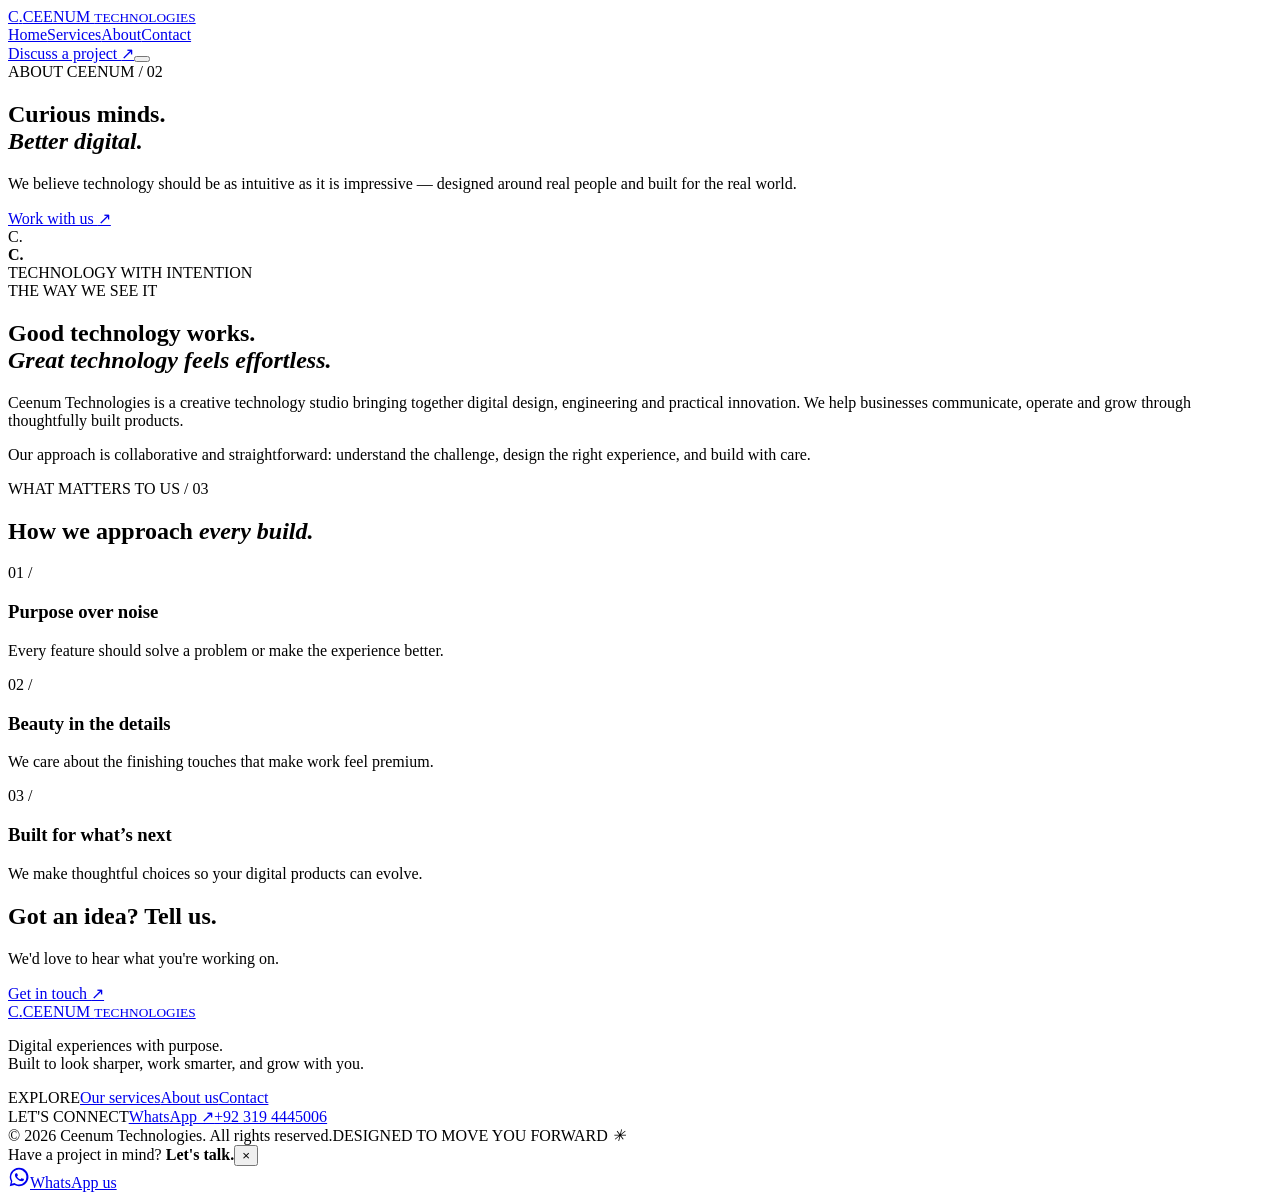
==== about.html @ 2ab99b13 "Add files via upload" ====
<!doctype html><html lang="en"><head><meta charset="utf-8"><meta name="viewport" content="width=device-width,initial-scale=1"><meta name="theme-color" content="#080b11"><meta name="description" content="Get to know Ceenum Technologies, a design-led digital studio creating software, apps and AI solutions."><meta property="og:title" content="About Us — Ceenum Technologies"><meta property="og:description" content="Get to know Ceenum Technologies, a design-led digital studio creating software, apps and AI solutions."><meta property="og:type" content="website"><title>About Us — Ceenum Technologies</title><link rel="icon" type="image/svg+xml" href="assets/favicon.svg"><link rel="stylesheet" href="assets/styles.css"></head><body class="subpage"><header class="site-header" id="top"><div class="header-inner shell"><a class="logo" href="index.html" aria-label="Ceenum Technologies home"><span class="logo-symbol">C<span class="logo-dot">.</span></span><span class="logo-words">CEENUM <small>TECHNOLOGIES</small></span></a><nav class="desktop-nav" aria-label="Main navigation"><a href="index.html" >Home</a><a href="services.html" >Services</a><a href="about.html" aria-current="page" class="active">About</a><a href="contact.html" >Contact</a></nav><div class="nav-actions"><a href="https://wa.me/923194445006?text=Hi%20Ceenum%20Technologies%2C%20I%27d%20like%20to%20discuss%20a%20project." target="_blank" rel="noopener noreferrer" class="header-cta">Discuss a project <span>↗</span></a><button class="menu-toggle" id="menuToggle" aria-controls="mobileNav" aria-expanded="false" aria-label="Open navigation"><span></span><span></span></button></div></div><nav class="mobile-nav" id="mobileNav" aria-label="Mobile navigation" hidden><a href="index.html" >Home</a><a href="services.html" >Services</a><a href="about.html" aria-current="page" class="active">About</a><a href="contact.html" >Contact</a><a class="mobile-whatsapp" href="https://wa.me/923194445006?text=Hi%20Ceenum%20Technologies%2C%20I%27d%20like%20to%20discuss%20a%20project." target="_blank" rel="noopener">WhatsApp us ↗</a></nav></header><main><section class="inner-hero shell"><span class="section-label">ABOUT CEENUM <span>/</span> 02</span><h1>Curious minds.<br><em>Better digital.</em></h1><p>We believe technology should be as intuitive as it is impressive — designed around real people and built for the real world.</p><a href="contact.html" class="button button-accent">Work with us <span>↗</span></a><div class="inner-deco" aria-hidden="true">C.</div></section><section class="about-intro shell"><div class="about-graphic reveal"><div class="about-graphic-ring"><strong>C<span>.</span></strong></div><span>TECHNOLOGY WITH INTENTION</span></div><div class="about-statement reveal"><span class="section-label">THE WAY WE SEE IT</span><h2>Good technology works.<br><em>Great technology feels effortless.</em></h2><p>Ceenum Technologies is a creative technology studio bringing together digital design, engineering and practical innovation. We help businesses communicate, operate and grow through thoughtfully built products.</p><p>Our approach is collaborative and straightforward: understand the challenge, design the right experience, and build with care.</p></div></section><section class="values-section shell section"><span class="section-label">WHAT MATTERS TO US <span>/</span> 03</span><h2 class="values-title">How we approach <em>every build.</em></h2><div class="values-grid"><article class="reveal"><span>01 /</span><h3>Purpose over noise</h3><p>Every feature should solve a problem or make the experience better.</p></article><article class="reveal"><span>02 /</span><h3>Beauty in the details</h3><p>We care about the finishing touches that make work feel premium.</p></article><article class="reveal"><span>03 /</span><h3>Built for what’s next</h3><p>We make thoughtful choices so your digital products can evolve.</p></article></div></section><section class="inline-cta shell"><h2>Got an idea? Tell us.</h2><p>We'd love to hear what you're working on.</p><a href="contact.html" class="button button-accent">Get in touch <span>↗</span></a></section></main><footer class="footer"><div class="shell"><div class="footer-main"><div><a class="logo" href="index.html" aria-label="Ceenum Technologies home"><span class="logo-symbol">C<span class="logo-dot">.</span></span><span class="logo-words">CEENUM <small>TECHNOLOGIES</small></span></a><p>Digital experiences with purpose.<br>Built to look sharper, work smarter, and grow with you.</p></div><div class="footer-links"><div><span>EXPLORE</span><a href="services.html">Our services</a><a href="about.html">About us</a><a href="contact.html">Contact</a></div><div><span>LET'S CONNECT</span><a href="https://wa.me/923194445006?text=Hi%20Ceenum%20Technologies%2C%20I%27d%20like%20to%20discuss%20a%20project." target="_blank" rel="noopener">WhatsApp ↗</a><a href="tel:+923194445006">+92 319 4445006</a></div></div></div><div class="footer-bottom"><span>© <span data-year>2026</span> Ceenum Technologies. All rights reserved.</span><span>DESIGNED TO MOVE YOU FORWARD <i>✳</i></span></div></div></footer><div class="chat-nudge" id="chatNudge">Have a project in mind? <strong>Let's talk.</strong><button id="dismissNudge" aria-label="Dismiss suggestion">×</button></div><a class="whatsapp-fab" href="https://wa.me/923194445006?text=Hi%20Ceenum%20Technologies%2C%20I%27d%20like%20to%20discuss%20a%20project." target="_blank" rel="noopener noreferrer" aria-label="Chat directly with Ceenum Technologies on WhatsApp"><svg viewBox="0 0 32 32" width="22" height="22" aria-hidden="true"><path fill="currentColor" d="M16 2.5A13.5 13.5 0 0 0 4.3 22.7L2.5 29.5l7-1.8A13.5 13.5 0 1 0 16 2.5Zm0 24.5c-2.2 0-4.4-.6-6.2-1.9l-.5-.3-4 1 1.1-3.9-.3-.5A11 11 0 1 1 16 27Zm6-8.1c-.3-.2-1.8-.9-2.1-1-.3-.1-.5-.1-.7.2-.2.3-.8 1-.9 1.1-.2.2-.4.2-.7.1-.3-.2-1.3-.5-2.5-1.6-1-.8-1.6-1.9-1.8-2.2-.2-.3 0-.5.2-.7l.5-.5.3-.5c.1-.2.1-.4 0-.6l-1-2.3c-.3-.6-.5-.5-.7-.5h-.6c-.2 0-.6.1-.9.4-.3.4-1 1.1-1 2.6s1.1 3 1.3 3.2c.2.2 2.2 3.4 5.4 4.7.8.3 1.4.5 1.9.6.8.3 1.6.2 2.2.1.7-.1 1.8-.8 2.1-1.6.2-.8.2-1.5.2-1.6-.1-.2-.3-.3-.6-.5Z"/></svg><span>WhatsApp us</span><i></i></a><script src="assets/app.js" defer></script></body></html>
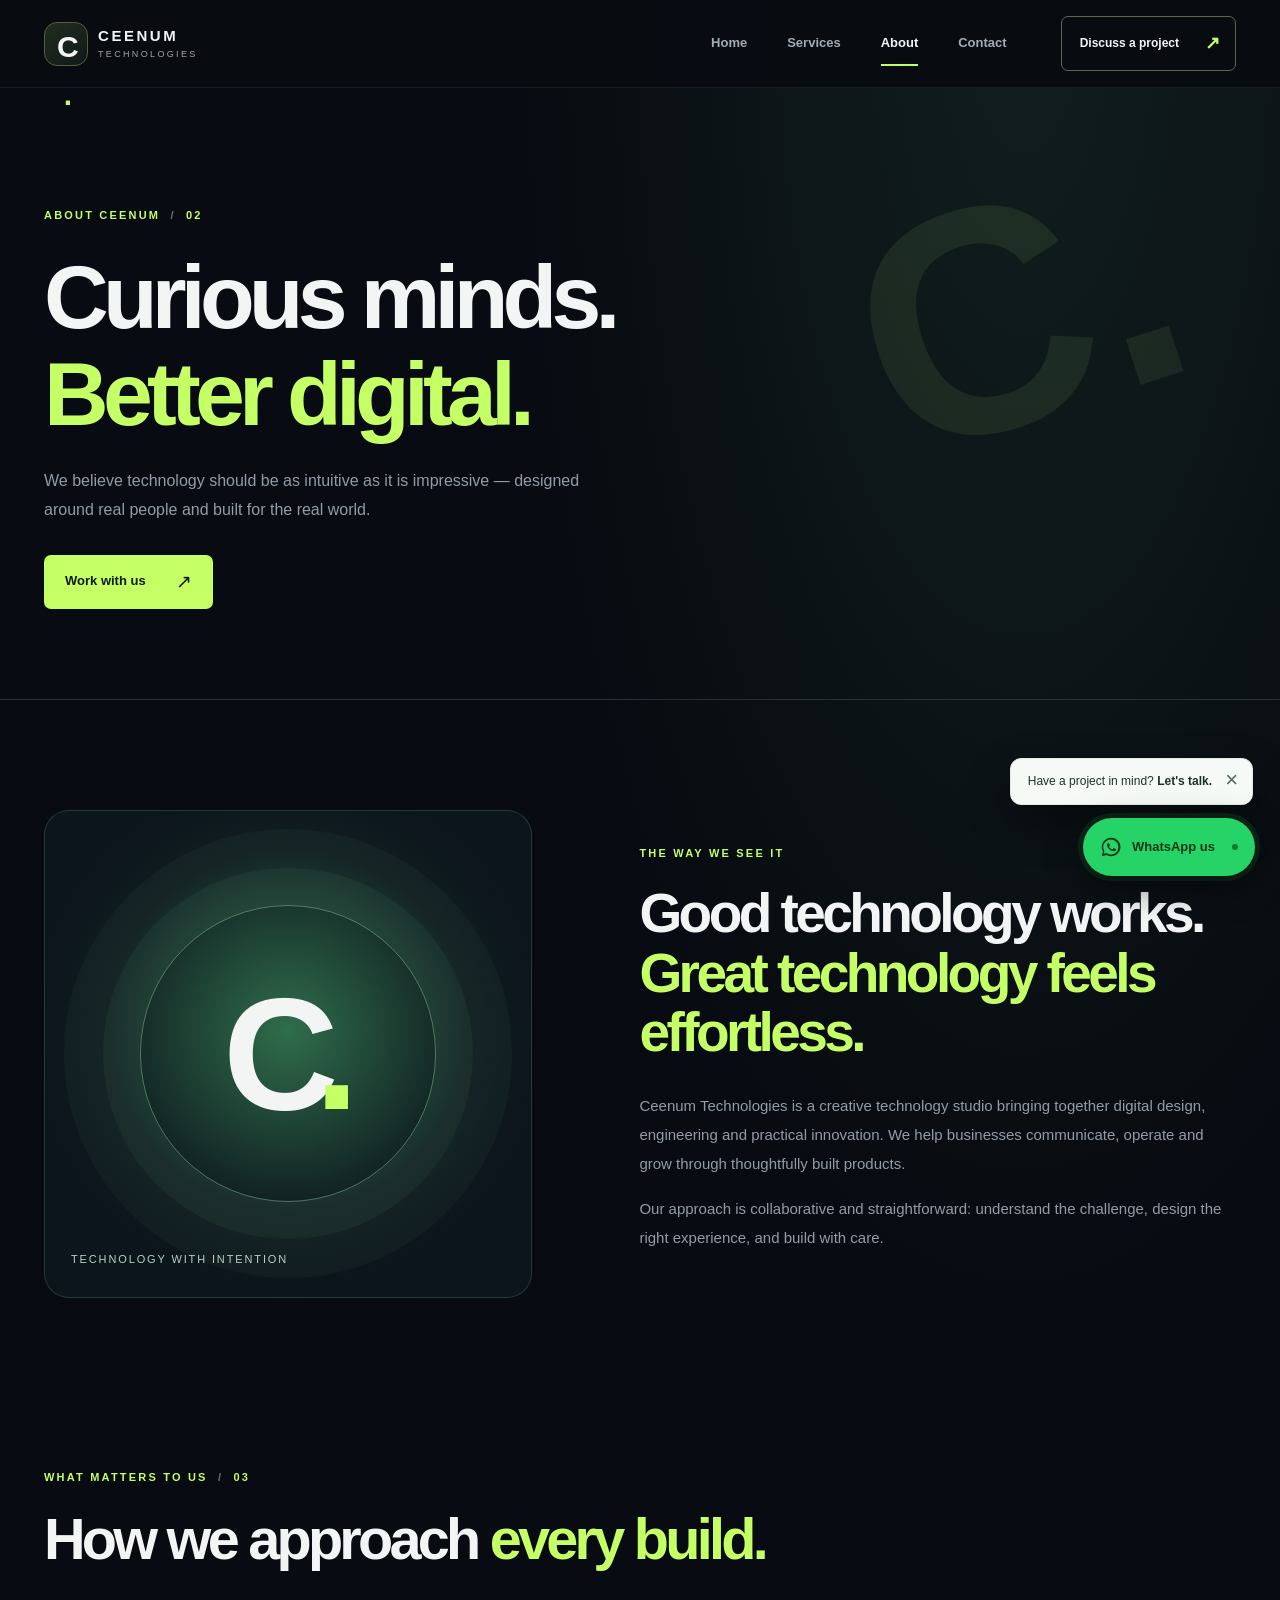
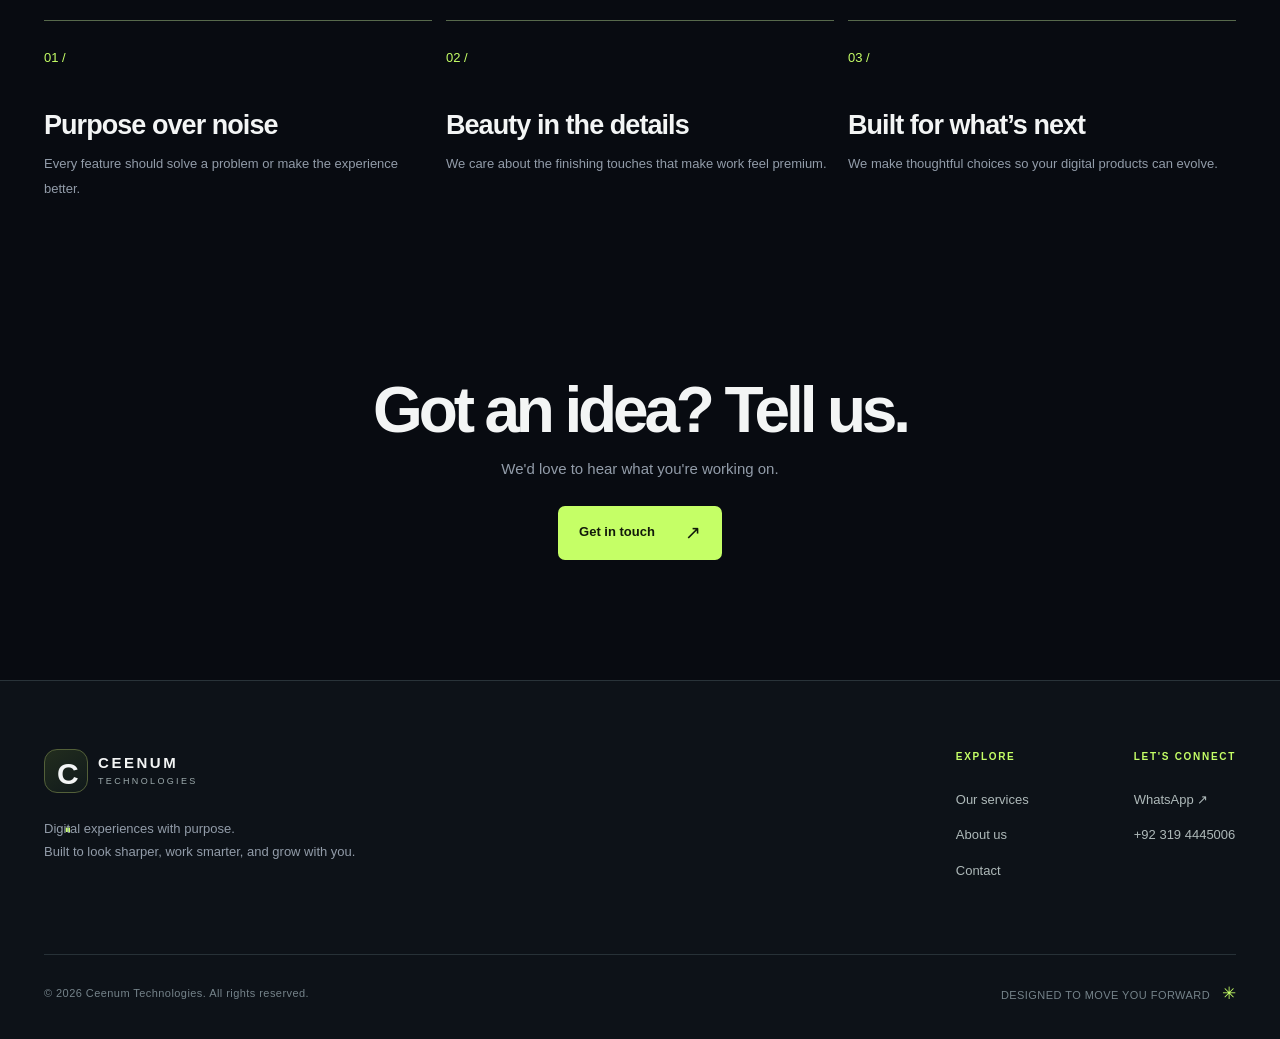
==== commit e08dd00d: "Add files via upload" ====
--- a/about.html
+++ b/about.html
@@ -1 +1,112 @@
-<!doctype html><html lang="en"><head><meta charset="utf-8"><meta name="viewport" content="width=device-width,initial-scale=1"><meta name="theme-color" content="#080b11"><meta name="description" content="Get to know Ceenum Technologies, a design-led digital studio creating software, apps and AI solutions."><meta property="og:title" content="About Us — Ceenum Technologies"><meta property="og:description" content="Get to know Ceenum Technologies, a design-led digital studio creating software, apps and AI solutions."><meta property="og:type" content="website"><title>About Us — Ceenum Technologies</title><link rel="icon" type="image/svg+xml" href="assets/favicon.svg"><link rel="stylesheet" href="assets/styles.css"></head><body class="subpage"><header class="site-header" id="top"><div class="header-inner shell"><a class="logo" href="index.html" aria-label="Ceenum Technologies home"><span class="logo-symbol">C<span class="logo-dot">.</span></span><span class="logo-words">CEENUM <small>TECHNOLOGIES</small></span></a><nav class="desktop-nav" aria-label="Main navigation"><a href="index.html" >Home</a><a href="services.html" >Services</a><a href="about.html" aria-current="page" class="active">About</a><a href="contact.html" >Contact</a></nav><div class="nav-actions"><a href="https://wa.me/923194445006?text=Hi%20Ceenum%20Technologies%2C%20I%27d%20like%20to%20discuss%20a%20project." target="_blank" rel="noopener noreferrer" class="header-cta">Discuss a project <span>↗</span></a><button class="menu-toggle" id="menuToggle" aria-controls="mobileNav" aria-expanded="false" aria-label="Open navigation"><span></span><span></span></button></div></div><nav class="mobile-nav" id="mobileNav" aria-label="Mobile navigation" hidden><a href="index.html" >Home</a><a href="services.html" >Services</a><a href="about.html" aria-current="page" class="active">About</a><a href="contact.html" >Contact</a><a class="mobile-whatsapp" href="https://wa.me/923194445006?text=Hi%20Ceenum%20Technologies%2C%20I%27d%20like%20to%20discuss%20a%20project." target="_blank" rel="noopener">WhatsApp us ↗</a></nav></header><main><section class="inner-hero shell"><span class="section-label">ABOUT CEENUM <span>/</span> 02</span><h1>Curious minds.<br><em>Better digital.</em></h1><p>We believe technology should be as intuitive as it is impressive — designed around real people and built for the real world.</p><a href="contact.html" class="button button-accent">Work with us <span>↗</span></a><div class="inner-deco" aria-hidden="true">C.</div></section><section class="about-intro shell"><div class="about-graphic reveal"><div class="about-graphic-ring"><strong>C<span>.</span></strong></div><span>TECHNOLOGY WITH INTENTION</span></div><div class="about-statement reveal"><span class="section-label">THE WAY WE SEE IT</span><h2>Good technology works.<br><em>Great technology feels effortless.</em></h2><p>Ceenum Technologies is a creative technology studio bringing together digital design, engineering and practical innovation. We help businesses communicate, operate and grow through thoughtfully built products.</p><p>Our approach is collaborative and straightforward: understand the challenge, design the right experience, and build with care.</p></div></section><section class="values-section shell section"><span class="section-label">WHAT MATTERS TO US <span>/</span> 03</span><h2 class="values-title">How we approach <em>every build.</em></h2><div class="values-grid"><article class="reveal"><span>01 /</span><h3>Purpose over noise</h3><p>Every feature should solve a problem or make the experience better.</p></article><article class="reveal"><span>02 /</span><h3>Beauty in the details</h3><p>We care about the finishing touches that make work feel premium.</p></article><article class="reveal"><span>03 /</span><h3>Built for what’s next</h3><p>We make thoughtful choices so your digital products can evolve.</p></article></div></section><section class="inline-cta shell"><h2>Got an idea? Tell us.</h2><p>We'd love to hear what you're working on.</p><a href="contact.html" class="button button-accent">Get in touch <span>↗</span></a></section></main><footer class="footer"><div class="shell"><div class="footer-main"><div><a class="logo" href="index.html" aria-label="Ceenum Technologies home"><span class="logo-symbol">C<span class="logo-dot">.</span></span><span class="logo-words">CEENUM <small>TECHNOLOGIES</small></span></a><p>Digital experiences with purpose.<br>Built to look sharper, work smarter, and grow with you.</p></div><div class="footer-links"><div><span>EXPLORE</span><a href="services.html">Our services</a><a href="about.html">About us</a><a href="contact.html">Contact</a></div><div><span>LET'S CONNECT</span><a href="https://wa.me/923194445006?text=Hi%20Ceenum%20Technologies%2C%20I%27d%20like%20to%20discuss%20a%20project." target="_blank" rel="noopener">WhatsApp ↗</a><a href="tel:+923194445006">+92 319 4445006</a></div></div></div><div class="footer-bottom"><span>© <span data-year>2026</span> Ceenum Technologies. All rights reserved.</span><span>DESIGNED TO MOVE YOU FORWARD <i>✳</i></span></div></div></footer><div class="chat-nudge" id="chatNudge">Have a project in mind? <strong>Let's talk.</strong><button id="dismissNudge" aria-label="Dismiss suggestion">×</button></div><a class="whatsapp-fab" href="https://wa.me/923194445006?text=Hi%20Ceenum%20Technologies%2C%20I%27d%20like%20to%20discuss%20a%20project." target="_blank" rel="noopener noreferrer" aria-label="Chat directly with Ceenum Technologies on WhatsApp"><svg viewBox="0 0 32 32" width="22" height="22" aria-hidden="true"><path fill="currentColor" d="M16 2.5A13.5 13.5 0 0 0 4.3 22.7L2.5 29.5l7-1.8A13.5 13.5 0 1 0 16 2.5Zm0 24.5c-2.2 0-4.4-.6-6.2-1.9l-.5-.3-4 1 1.1-3.9-.3-.5A11 11 0 1 1 16 27Zm6-8.1c-.3-.2-1.8-.9-2.1-1-.3-.1-.5-.1-.7.2-.2.3-.8 1-.9 1.1-.2.2-.4.2-.7.1-.3-.2-1.3-.5-2.5-1.6-1-.8-1.6-1.9-1.8-2.2-.2-.3 0-.5.2-.7l.5-.5.3-.5c.1-.2.1-.4 0-.6l-1-2.3c-.3-.6-.5-.5-.7-.5h-.6c-.2 0-.6.1-.9.4-.3.4-1 1.1-1 2.6s1.1 3 1.3 3.2c.2.2 2.2 3.4 5.4 4.7.8.3 1.4.5 1.9.6.8.3 1.6.2 2.2.1.7-.1 1.8-.8 2.1-1.6.2-.8.2-1.5.2-1.6-.1-.2-.3-.3-.6-.5Z"/></svg><span>WhatsApp us</span><i></i></a><script src="assets/app.js" defer></script></body></html>+<!doctype html><html lang="en"><head><meta charset="utf-8"><meta name="viewport" content="width=device-width,initial-scale=1"><meta name="theme-color" content="#080b11"><meta name="description" content="Get to know Ceenum Technologies, a design-led digital studio creating software, apps and AI solutions."><meta property="og:title" content="About Us — Ceenum Technologies"><meta property="og:description" content="Get to know Ceenum Technologies, a design-led digital studio creating software, apps and AI solutions."><meta property="og:type" content="website"><title>About Us — Ceenum Technologies</title><style>
+:root{--bg:#080b11;--panel:#10151d;--panel2:#151b24;--text:#f3f5f5;--muted:#929ca9;--line:#29323b;--accent:#c5ff66;--font:'DM Sans',Arial,sans-serif;--display:'Space Grotesk',Arial,sans-serif}
+*{box-sizing:border-box}html{scroll-behavior:smooth}body{margin:0;background:var(--bg);color:var(--text);font:400 15px/1.6 var(--font);overflow-x:hidden;-webkit-font-smoothing:antialiased}a{color:inherit;text-decoration:none}button,input,select,textarea{font:inherit}button{cursor:pointer}img,svg{max-width:100%}::selection{background:var(--accent);color:#12150e}.shell{max-width:1350px;padding:0 44px;margin:0 auto}h1,h2,h3,h4,p{margin-top:0}h1,h2,h3{font-family:var(--display);line-height:1.08}h1,h2{letter-spacing:-.065em}h3{letter-spacing:-.035em}p{color:var(--muted)}
+.site-header{height:88px;position:relative;z-index:20;background:#080b11ec;border-bottom:1px solid #ffffff12}.header-inner{height:100%;display:flex;align-items:center;justify-content:space-between;gap:30px}.logo{display:inline-flex;align-items:center;gap:10px;flex-shrink:0}.logo-symbol{border:1px solid #536039;width:44px;height:44px;display:grid;place-items:center;border-radius:13px;font-family:var(--display);font-size:30px;font-weight:700;letter-spacing:-.12em;background:linear-gradient(145deg,#222d1e,#10191b)}.logo-dot{color:var(--accent)}.logo-words{font-family:var(--display);display:flex;flex-direction:column;font-weight:700;letter-spacing:.17em;font-size:15px;line-height:1.08}.logo-words small{color:#9caaac;font-size:9px;font-weight:500;letter-spacing:.26em;margin-top:6px}.desktop-nav{display:flex;gap:40px;margin-left:auto;margin-right:24px}.desktop-nav a{font-size:13px;font-weight:600;color:#a2acb6;position:relative;transition:.2s}.desktop-nav a:hover,.desktop-nav a.active{color:var(--text)}.desktop-nav a.active:after{content:'';position:absolute;bottom:-12px;left:0;right:0;height:2px;background:var(--accent)}.header-cta{display:inline-flex;gap:26px;align-items:center;border:1px solid #5b6657;padding:12px 15px 12px 18px;border-radius:7px;font-size:12px;font-weight:700;transition:background .2s,border-color .2s}.header-cta span{font-size:18px;color:var(--accent)}.header-cta:hover{border-color:var(--accent);background:#1b2620}.menu-toggle{display:none}.mobile-nav{display:none}
+.hero-area{position:relative;overflow:hidden;background:radial-gradient(ellipse at 75% 35%,#162e34 0%,transparent 48%),linear-gradient(130deg,#0a0e13 12%,#101922 78%,#0a1116);border-bottom:1px solid #2b3539}.hero-noise{pointer-events:none;position:absolute;inset:0;opacity:.2;background-image:url("data:image/svg+xml,%3Csvg viewBox='0 0 180 180' xmlns='http://www.w3.org/2000/svg'%3E%3Cfilter id='n'%3E%3CfeTurbulence type='fractalNoise' baseFrequency='.8' numOctaves='3' stitchTiles='stitch'/%3E%3C/filter%3E%3Crect width='100%25' height='100%25' filter='url(%23n)' opacity='.24'/%3E%3C/svg%3E")}.hero-glow{position:absolute;border-radius:50%;filter:blur(80px);pointer-events:none}.hero-glow-one{height:420px;width:440px;right:2%;top:6%;background:#2d615b40}.hero-glow-two{height:260px;width:360px;right:28%;bottom:1%;background:#a2cc7640}.hero{min-height:700px;display:grid;grid-template-columns:1.04fr .96fr;align-items:center;position:relative;gap:4px;padding-top:44px;padding-bottom:65px}.hero-copy{z-index:2;position:relative}.eyebrow{display:flex;align-items:center;gap:12px;font-size:11px;font-weight:700;letter-spacing:.22em;color:#cad8d5;margin-bottom:29px}.eyebrow-line{height:1px;width:34px;background:var(--accent)}.eyebrow-spark{color:var(--accent);font-size:14px}.hero h1{font-size:clamp(65px,6.65vw,110px);font-weight:600;line-height:.99;margin:0 0 27px}.hero h1 em,.inner-hero h1 em{font-style:normal;color:var(--accent)}.hero h1>span{color:#cdd4d7}.title-period{color:var(--accent)}.hero-copy>p{max-width:490px;font-size:16px;line-height:1.78;color:#a6b3bb;margin-bottom:32px}.hero-cta-group,.cta-actions{display:flex;gap:10px;flex-wrap:wrap}.button{border-radius:7px;border:1px solid transparent;display:inline-flex;align-items:center;justify-content:space-between;min-height:54px;padding:0 20px;font-size:13px;font-weight:700;gap:30px;transition:.2s;white-space:nowrap}.button>span{font-size:19px;font-weight:400;line-height:1}.button:hover{transform:translateY(-3px)}.button-accent{background:var(--accent);color:#121a0a}.button-accent:hover{background:#e1ffae;box-shadow:0 10px 33px #c5ff6629}.button-outline{border-color:#4b5b61;background:#ffffff07;color:#e6edeb}.button-outline:hover{border-color:#b6cac5;background:#ffffff11}.button-white{background:#e7ede6;color:#111715}.button-dark{background:#101b19;color:#ecf4e8}.hero-caption{display:flex;align-items:center;gap:14px;margin-top:77px;font-size:10px;font-weight:700;letter-spacing:.17em;color:#8b9e9f}.hero-caption b{color:var(--accent);padding:0 3px}.caption-icon{display:flex;align-items:end;gap:3px;height:21px}.caption-icon span{height:13px;width:4px;background:var(--accent);border-radius:3px}.caption-icon span:nth-child(2){height:21px}.caption-icon span:nth-child(3){height:9px}
+.hero-stage{height:590px;position:relative;perspective:950px;display:flex;align-items:center;justify-content:center;isolation:isolate}.stage-grid{position:absolute;inset:5% -5%;background-image:linear-gradient(#a6d1bb13 1px,transparent 1px),linear-gradient(90deg,#a6d1bb13 1px,transparent 1px);background-size:47px 47px;mask-image:radial-gradient(ellipse,#0004,transparent 72%);transform:rotateX(55deg) rotateZ(-18deg) scale(1.3)}.stage-ring{position:absolute;border:1px solid #8dcdab33;width:500px;height:500px;border-radius:50%;transform:rotateX(68deg) rotateZ(-23deg);pointer-events:none}.stage-ring-2{width:455px;height:455px;transform:rotateY(68deg) rotateZ(20deg);border-style:dashed;border-color:#8deebe44;animation:spin 40s linear infinite}.stage-orb{width:365px;height:365px;border-radius:50%;background:radial-gradient(circle at 25% 18%,#d9ffd0 0%,#b2dcb4 10%,#508c78 27%,#214a44 46%,#102e32 69%,#061419 85%);position:relative;box-shadow:inset 15px 17px 40px #f1ffc24a,inset -34px -38px 60px #00121c,0 0 130px #8bd69c30,0 44px 90px #000a;display:grid;place-items:center;transform-style:preserve-3d;animation:bob 8s ease-in-out infinite;will-change:transform}.orb-highlight{position:absolute;inset:8%;border-radius:50%;border:1px solid #d1ffe34d;transform:rotateX(71deg) rotateZ(20deg)}.orb-core{display:grid;place-items:center;line-height:1;text-align:center;transform:translateZ(45px) rotate(-8deg);text-shadow:0 13px 16px #001a24ad}.orb-core span{font:700 55px var(--display);letter-spacing:-.085em;color:#e7fff4}.orb-core b{font:600 15px var(--display);letter-spacing:.7em;margin:10px 0 0 12px;color:#bdeec3}.orb-rim{position:absolute;inset:-8%;border:1px solid #b7f7c73b;border-radius:50%;transform:rotateY(76deg) rotateZ(36deg);box-shadow:0 0 18px #aaf4b01b}.floating-chip{position:absolute;z-index:3;border:1px solid #879f9a48;border-radius:12px;display:flex;align-items:center;gap:13px;padding:13px 16px;box-shadow:0 12px 50px #0008;backdrop-filter:blur(24px);background:#121c20b5;min-width:195px}.floating-chip strong,.floating-chip span{display:block}.floating-chip strong{font-size:13px;color:#f1fff6;line-height:1.4}.floating-chip div>span{font-size:10px;color:#a8bdb8}.chip-idea{top:90px;right:-2%;transform:rotate(5deg)}.chip-code{bottom:88px;left:0;transform:rotate(-6deg)}.chip-dot{width:18px;height:18px;background:var(--accent);border-radius:50%;box-shadow:0 0 25px #c5ff6688}.chip-corner{color:var(--accent);margin-left:auto}.chip-symbol{font:600 17px var(--display);border:1px solid #94cbaa55;border-radius:9px;color:var(--accent);padding:10px}.stage-index{position:absolute;bottom:26px;right:0;color:#8da3a2;font-weight:700;font-size:10px;letter-spacing:.16em}.stage-index span{color:var(--accent);padding:0 8px}.stage-cross{position:absolute;top:40px;left:10%;font-size:24px;color:var(--accent)}.hero-base{position:relative;display:flex;justify-content:space-between;align-items:center;padding-bottom:18px;color:#87969b;font-size:10px;letter-spacing:.22em;font-weight:700}.scroll-cue{display:flex;gap:16px;align-items:center}.scroll-cue span{color:var(--accent);font-size:18px}
+.marquee{height:70px;display:flex;align-items:center;overflow:hidden;background:var(--accent);color:#192113;white-space:nowrap;transform:rotate(-1deg) scale(1.01);margin-top:2px}.marquee-track{display:inline-block;font:700 15px var(--display);letter-spacing:.11em;animation:marquee 35s linear infinite;min-width:max-content}.marquee span{padding:0 35px;font-size:24px}
+.section{padding-top:126px;padding-bottom:126px}.section-label{font-size:11px;font-weight:700;letter-spacing:.2em;color:var(--accent)}.section-label>span{color:#67767c;margin:0 5px}.section-heading{display:flex;align-items:flex-end;justify-content:space-between;gap:55px;margin-bottom:50px}.section-heading h2{font-size:clamp(44px,4.6vw,72px);font-weight:600;margin:18px 0 0}.section-heading h2 span{color:#85919a}.section-aside{max-width:310px;margin:0 0 5px}.section-aside p{margin-bottom:20px}.text-arrow{display:inline-flex;gap:26px;align-items:center;color:var(--accent);font-size:13px;font-weight:700}.text-arrow span{font-size:20px;line-height:1}.text-arrow:hover{text-decoration:underline;text-underline-offset:7px}.service-grid{display:grid;grid-template-columns:repeat(3,minmax(0,1fr));gap:14px}.service-card{position:relative;min-height:322px;padding:30px;border:1px solid #2b353b;border-radius:13px;background:linear-gradient(145deg,#161d22,#0f141a);display:flex;flex-direction:column;transition:border-color .25s,transform .25s,background .25s;overflow:hidden}.service-card:after{content:'';position:absolute;width:180px;height:180px;right:-120px;top:-120px;border-radius:50%;background:var(--accent);filter:blur(65px);opacity:0;transition:opacity .25s}.service-card:hover{border-color:#bfe18a;transform:translateY(-6px);background:#19221e}.service-card:hover:after{opacity:.09}.service-top{display:flex;justify-content:space-between;align-items:center}.service-glyph{height:56px;width:56px;display:grid;place-items:center;background:#202e26;border:1px solid #436348;border-radius:12px;color:var(--accent);font-size:30px;line-height:1}.service-id{font:600 12px var(--display);color:#5c7472}.service-card h3{font-size:24px;margin:42px 0 10px}.service-card p{font-size:13px;line-height:1.75;margin-bottom:25px;max-width:325px}.service-card .text-arrow{margin-top:auto}
+.feature-band{background:#151d22;padding:110px 0;border-top:1px solid #2b343b;border-bottom:1px solid #2b343b;overflow:hidden}.feature-layout{display:grid;grid-template-columns:1fr 1fr;align-items:center;gap:10%}.feature-copy h2{font-size:clamp(48px,5vw,75px);margin:20px 0 23px}.feature-copy h2 span{color:#aab7b7}.feature-copy>p{max-width:465px;line-height:1.85}.check-list{margin:35px 0;display:grid;gap:18px;color:#c8d1d0;font-size:14px}.check-list span{color:var(--accent);font-size:18px;margin-right:10px}.feature-preview{position:relative;padding:45px 0}.preview-browser{border:1px solid #7080807a;border-radius:18px;box-shadow:0 45px 90px #0008,0 0 100px #adff7d0b;overflow:hidden;background:#0e1419;transform:rotate(-3deg);transition:transform .4s}.preview-browser:hover{transform:rotate(0deg) translateY(-8px)}.browser-top{height:51px;background:#1a2329;display:flex;align-items:center;justify-content:space-between;padding:0 18px;border-bottom:1px solid #354148}.browser-top div{display:flex;gap:5px}.browser-top i{width:7px;height:7px;background:#566769;border-radius:50%}.browser-top i:first-child{background:#b3f28b}.browser-top span{font-size:10px;letter-spacing:.12em;color:#859798}.browser-top>span:last-child{font-size:18px;color:#bdd5ce}.preview-window{min-height:360px;position:relative;padding:32px;overflow:hidden;background:radial-gradient(circle at 80% 45%,#345f51 0%,transparent 42%),linear-gradient(135deg,#171c23,#11272b)}.preview-kicker{font-size:9px;letter-spacing:.2em;color:#bac8c5}.preview-window h3{font:700 clamp(45px,4vw,75px)/.95 var(--display);letter-spacing:-.07em;margin:38px 0;position:relative;z-index:2}.preview-window h3 em{font-style:normal;color:var(--accent)}.preview-window h3 span{color:var(--accent)}.preview-orbit{width:260px;height:260px;position:absolute;top:23px;right:-45px;border:1px solid #b5ffa447;border-radius:50%;box-shadow:0 0 70px #b5ffa42a;transform:rotateX(45deg) rotateY(19deg)}.preview-orbit i:first-child{position:absolute;inset:25px;border:1px dashed #baff9f66;border-radius:50%}.preview-orbit i:last-child{position:absolute;inset:78px;border:35px solid #cdfdb333;border-radius:50%}.preview-bottom{border-top:1px solid #b7c6bb44;display:flex;justify-content:space-between;padding-top:12px;font-size:10px;letter-spacing:.14em;color:#b4c9ba;position:relative;z-index:2}.preview-bottom span:last-child{font-size:18px}.preview-label{font-size:10px;color:#8ea39b;letter-spacing:.13em;display:block;margin:29px 0 0 6px}
+.process-grid{display:grid;grid-template-columns:repeat(4,1fr);gap:15px}.process-item{border-top:1px solid #6d7e74;padding-top:23px}.process-number{display:flex;justify-content:space-between;color:var(--accent);font:600 13px var(--display);letter-spacing:.1em}.process-number>span{color:#8b9d91;font-size:21px}.process-item h3{font-size:27px;margin:46px 0 13px}.process-item p{font-size:13px;line-height:1.8;padding-right:10px}
+.cta-section{padding-bottom:115px}.cta-card{border-radius:20px;min-height:425px;padding:65px;background:radial-gradient(circle at 83% 20%,#a5db7269,transparent 34%),linear-gradient(125deg,#c6ff70,#a8e672);color:#14210f;position:relative;overflow:hidden}.cta-card .section-label{color:#324327}.cta-card .section-label span{color:#69834d}.cta-card h2{font-size:clamp(47px,5.1vw,76px);font-weight:700;margin:23px 0 16px;position:relative;z-index:1}.cta-card h2 em{font-style:normal;color:#527a34}.cta-card p{color:#4d6b3b;position:relative;z-index:1}.cta-actions{position:relative;z-index:2;margin-top:30px;align-items:center}.cta-whatsapp{display:inline-flex;align-items:center;gap:12px;font-size:13px;font-weight:700;padding:13px 16px}.cta-whatsapp>span{font-size:18px}.cta-orbit{position:absolute;border:1px solid #6b965b70;border-radius:50%;width:510px;height:510px;right:-100px;top:-240px;box-shadow:0 0 0 35px #547b4210,0 0 0 75px #547b420c;transform:rotateX(56deg) rotateZ(-30deg)}
+.footer{background:#0d1218;border-top:1px solid #293339}.footer-main{display:flex;justify-content:space-between;gap:40px;padding:68px 0 72px}.footer-main>div>p{max-width:385px;margin:24px 0 0;font-size:13px;line-height:1.8}.footer-links{display:flex;gap:105px}.footer-links>div{display:grid;align-content:start;gap:15px}.footer-links span{color:var(--accent);font-weight:700;letter-spacing:.17em;font-size:10px;margin-bottom:10px}.footer-links a{font-size:13px;color:#aeb9b9;transition:.2s}.footer-links a:hover{color:var(--accent)}.footer-bottom{border-top:1px solid #273137;display:flex;justify-content:space-between;align-items:center;padding:25px 0 32px;color:#75838a;font-size:11px;letter-spacing:.04em}.footer-bottom i{color:var(--accent);font-style:normal;font-size:17px;margin-left:8px}
+.whatsapp-fab{position:fixed;z-index:100;right:25px;bottom:24px;padding:13px 17px;min-height:58px;background:#25d366;color:#083818;border-radius:40px;display:inline-flex;gap:10px;align-items:center;box-shadow:0 10px 34px #0008,0 0 0 5px #25d36621;font-size:13px;font-weight:800;transition:.25s}.whatsapp-fab:hover{transform:translateY(-4px);box-shadow:0 15px 40px #0009,0 0 0 8px #25d36626}.whatsapp-fab i{width:6px;height:6px;background:#067b33;border-radius:50%;margin-left:7px}.chat-nudge{position:fixed;z-index:99;right:27px;bottom:95px;background:#f5faf6;color:#1d3226;border-radius:11px;box-shadow:0 18px 40px #0007;padding:13px 40px 13px 17px;font-size:12px;border:1px solid #e0eae1;transition:opacity .2s}.chat-nudge strong{font-weight:800}.chat-nudge button{position:absolute;top:2px;right:8px;color:#53685a;border:none;background:none;font-size:22px}.chat-nudge[hidden]{display:none}
+/* inner pages */
+.subpage{background:radial-gradient(ellipse at 80% 0%,#1b352c77,transparent 35%),var(--bg)}.inner-hero{min-height:520px;position:relative;padding-top:114px;padding-bottom:90px;border-bottom:1px solid #263039;overflow:hidden}.inner-hero h1{font-size:clamp(63px,7vw,108px);font-weight:600;margin:23px 0 23px;position:relative;z-index:1}.inner-hero p{max-width:560px;font-size:16px;line-height:1.85;position:relative;z-index:1}.inner-hero .button{margin-top:14px;position:relative;z-index:1}.inner-deco{position:absolute;right:8%;top:60px;color:#baf38b15;font:700 320px var(--display);line-height:1;pointer-events:none;transform:rotate(-18deg)}.detail-section{padding-top:75px;padding-bottom:80px}.detail-card{display:grid;grid-template-columns:130px 1fr 72px;gap:25px;align-items:start;border-bottom:1px solid #2f3d42;padding:48px 3px 55px}.detail-number{font:700 13px var(--display);color:var(--accent);padding-top:10px}.detail-main{max-width:720px}.detail-symbol{color:var(--accent);font-size:34px;display:block;line-height:1;margin:0 0 23px}.detail-main h2{font-size:clamp(38px,4.3vw,65px);margin-bottom:8px}.detail-main h3{font-size:17px;color:var(--accent);font-weight:500;letter-spacing:-.01em;margin:0 0 15px}.detail-main p{font-size:15px;line-height:1.9;max-width:610px}.detail-tags{display:flex;flex-wrap:wrap;gap:8px;margin-top:23px}.detail-tags span{font-size:11px;color:#aebfbb;border:1px solid #35454a;border-radius:30px;padding:6px 12px}.detail-arrow{color:var(--accent);border:1px solid #48614c;width:59px;height:59px;display:grid;place-items:center;border-radius:50%;font-size:27px;transition:.2s}.detail-arrow:hover{background:var(--accent);color:#0d1d0b}.inline-cta{padding-top:35px;padding-bottom:120px;text-align:center}.inline-cta h2{font-size:clamp(40px,5vw,70px);margin-bottom:12px}.inline-cta p{margin-bottom:25px}.about-intro{padding-top:110px;padding-bottom:40px;display:grid;grid-template-columns:.9fr 1.1fr;gap:9%;align-items:center}.about-graphic{aspect-ratio:1/1;position:relative;background:radial-gradient(circle at 50% 45%,#2f6d4b,#101e21 50%,#0c151c 70%);border:1px solid #42685177;border-radius:25px;display:grid;place-items:center;overflow:hidden}.about-graphic-ring{border:1px solid #a8f3b266;border-radius:50%;height:61%;aspect-ratio:1;display:grid;place-items:center;box-shadow:0 0 0 37px #a8f3b20b,0 0 0 76px #a8f3b208}.about-graphic-ring strong{font:700 160px var(--display);letter-spacing:-.15em;transform:translateX(-9px)}.about-graphic-ring strong span{color:var(--accent)}.about-graphic>span{position:absolute;bottom:28px;left:26px;color:#b6d2c4;font-size:11px;letter-spacing:.17em}.about-statement h2{font-size:clamp(44px,4.3vw,68px);margin:20px 0 28px}.about-statement h2 em,.values-title em{color:var(--accent);font-style:normal}.about-statement p{line-height:1.95}.values-title{font-size:clamp(43px,4.5vw,67px);margin:20px 0 50px}.values-grid{display:grid;grid-template-columns:repeat(3,1fr);gap:14px}.values-grid article{border-top:1px solid #57694c;padding-top:24px}.values-grid article>span{color:var(--accent);font-size:13px}.values-grid h3{font-size:27px;margin:42px 0 12px}.values-grid p{font-size:13px;line-height:1.9}
+.contact-hero{min-height:410px;padding-bottom:48px}.contact-section{display:grid;grid-template-columns:.9fr 1.1fr;gap:11%;align-items:start;padding-top:80px;padding-bottom:135px}.contact-info h2{font-size:clamp(46px,4.6vw,67px);margin:18px 0 18px}.contact-info h2>span{color:var(--accent)}.contact-info>p{max-width:385px;line-height:1.9}.direct-whatsapp{display:flex;align-items:center;gap:18px;margin-top:37px;background:#173328;border:1px solid #47775b;padding:17px;border-radius:12px;max-width:430px;transition:.2s}.direct-whatsapp:hover{background:#204a34;border-color:var(--accent)}.direct-whatsapp svg{width:44px;height:44px;flex-shrink:0;background:#25d366;color:#06391a;padding:10px;border-radius:50%}.direct-whatsapp span{display:grid;flex:1}.direct-whatsapp b{font-size:14px}.direct-whatsapp small{font-size:12px;color:#a5c5af}.direct-whatsapp strong{font-size:20px;color:var(--accent)}.contact-hint{margin-top:26px;display:flex;align-items:center;gap:8px;font-size:12px;color:#98aca7}.contact-hint a{color:#d1e7d8}.contact-hint-dot{width:6px;height:6px;background:var(--accent);border-radius:50%}.contact-form{border:1px solid #38474a;background:#121b1f;border-radius:17px;padding:37px;display:flex;flex-direction:column;gap:23px;box-shadow:0 25px 65px #0004}.form-title{font-size:12px;font-weight:800;letter-spacing:.16em;color:#e4efec;display:flex;justify-content:space-between}.form-title span{color:var(--accent);font-size:18px}.field-grid{display:grid;grid-template-columns:1fr 1fr;gap:17px}.contact-form label{font-size:10px;letter-spacing:.15em;color:#b4c4c4;font-weight:700;display:grid;gap:10px}.contact-form input,.contact-form textarea,.contact-form select{border:1px solid #3c5050;color:#ebf4ed;background:#0b1218;border-radius:7px;padding:15px 14px;outline:none;font-size:14px;font-weight:400;letter-spacing:0;min-width:0;width:100%;resize:vertical}.contact-form input:focus,.contact-form textarea:focus,.contact-form select:focus{border-color:var(--accent);box-shadow:0 0 0 3px #c5ff6612}.contact-form ::placeholder{color:#71888b}.contact-form select:invalid{color:#71888b}.contact-form select option{color:white;background:#152022}.form-button{width:100%;margin-top:1px}.form-disclaimer{font-size:11px;line-height:1.7;margin:-8px 0 0;color:#819a96}
+.reveal{opacity:0;transform:translateY(24px);transition:opacity .65s ease,transform .65s ease}.reveal.is-visible{opacity:1;transform:translateY(0)}
+@keyframes bob{0%,100%{transform:translateY(0) rotateY(-8deg)}50%{transform:translateY(-18px) rotateY(9deg)}}@keyframes spin{to{transform:rotateY(68deg) rotateZ(380deg)}}@keyframes marquee{to{transform:translateX(-50%)}}
+@media(min-width:1450px){.hero-stage{transform:scale(1.05)}}
+@media(max-width:1100px){.shell{padding-left:30px;padding-right:30px}.desktop-nav{gap:25px;margin-right:0}.hero h1{font-size:clamp(60px,6.4vw,84px)}.hero-stage{transform:scale(.83);margin-left:-40px;margin-right:-50px}.chip-idea{right:0}.service-card h3{font-size:22px}.feature-layout{gap:5%}.footer-links{gap:55px}}
+@media(max-width:800px){.site-header{height:73px}.shell{padding-left:22px;padding-right:22px}.desktop-nav,.header-cta{display:none}.menu-toggle{display:flex;flex-direction:column;align-items:center;justify-content:center;gap:6px;width:44px;height:44px;background:#17211f;border:1px solid #4b6351;border-radius:7px}.menu-toggle span{height:2px;width:20px;background:var(--accent);border-radius:2px}.mobile-nav{display:flex;flex-direction:column;gap:0;position:absolute;top:73px;left:0;right:0;background:#111d20;border-bottom:1px solid #3a5546;padding:15px 22px 22px;box-shadow:0 20px 30px #0007}.mobile-nav[hidden]{display:none}.mobile-nav a{font-size:16px;padding:13px 8px;border-bottom:1px solid #29403c}.mobile-nav a.active{color:var(--accent)}.mobile-nav a.mobile-whatsapp{margin-top:15px;background:var(--accent);color:#142010;text-align:center;border-radius:8px;font-weight:700}.hero{grid-template-columns:1fr;min-height:0;padding-top:70px;padding-bottom:28px}.hero h1{font-size:clamp(63px,10vw,102px)}.hero-copy>p{max-width:600px}.hero-caption{margin-top:42px}.hero-stage{transform:scale(.88);height:530px;margin:0}.hero-base span:last-child{display:none}.section{padding-top:85px;padding-bottom:85px}.section-heading{align-items:start}.section-heading h2{font-size:clamp(44px,6vw,67px)}.service-grid{grid-template-columns:repeat(2,1fr)}.service-card{min-height:310px}.feature-layout{grid-template-columns:1fr}.feature-copy h2{font-size:62px}.feature-preview{max-width:580px;margin:40px auto 0;width:100%}.process-grid{grid-template-columns:repeat(2,1fr);row-gap:35px}.cta-card{padding:40px}.footer-links{gap:45px}.about-intro{grid-template-columns:1fr;gap:50px}.about-graphic{max-width:500px;width:100%;margin:auto}.contact-section{grid-template-columns:1fr;gap:45px}.contact-info h2{max-width:560px}.inner-hero{min-height:435px;padding-top:80px}.inner-deco{font-size:230px}}
+@media(max-width:550px){.logo-symbol{height:40px;width:40px;font-size:27px}.logo-words{font-size:13px}.hero{padding-top:53px}.eyebrow{font-size:9px;letter-spacing:.16em;gap:9px}.eyebrow-line{width:19px}.hero h1{font-size:clamp(53px,12vw,72px);margin-bottom:24px}.hero-copy>p{font-size:14px}.hero-cta-group{gap:9px}.hero-cta-group .button{width:100%;justify-content:space-between}.hero-caption{font-size:8px;letter-spacing:.09em}.hero-stage{height:350px;transform:scale(.64);margin:-12px -80px -12px}.stage-ring{width:440px;height:440px}.stage-ring-2{width:420px;height:420px}.stage-orb{width:315px;height:315px}.orb-core span{font-size:48px}.floating-chip{min-width:170px}.chip-idea{top:40px;right:-15px}.chip-code{bottom:25px;left:-10px}.stage-index{right:0;bottom:-15px}.hero-base{font-size:8px;letter-spacing:.13em;padding-bottom:23px}.marquee{height:55px}.marquee-track{font-size:12px}.marquee span{padding:0 18px}.section-heading{flex-direction:column;gap:24px}.section-heading h2{font-size:clamp(38px,9vw,52px)}.section-heading .section-aside{max-width:430px}.service-grid{grid-template-columns:1fr}.service-card{min-height:285px}.service-card h3{margin-top:31px}.feature-band{padding:70px 0}.feature-copy h2{font-size:clamp(44px,10vw,57px)}.feature-preview{padding:15px 0}.preview-window{min-height:285px;padding:24px}.preview-window h3{font-size:52px}.preview-orbit{width:200px;height:200px;right:-60px}.preview-label{font-size:8px}.process-grid{grid-template-columns:1fr}.process-item h3{margin-top:25px}.cta-card{min-height:0;padding:34px 25px}.cta-card h2{font-size:clamp(43px,10vw,54px)}.cta-actions{align-items:stretch;flex-direction:column}.cta-whatsapp{padding-left:0}.footer-main{flex-direction:column;gap:38px;padding:52px 0}.footer-links{gap:30px;justify-content:space-between}.footer-links>div{gap:13px}.footer-bottom{align-items:start;gap:12px;flex-direction:column;line-height:1.7}.whatsapp-fab{right:15px;bottom:14px;min-height:55px;padding:12px 16px}.chat-nudge{right:15px;bottom:81px;max-width:270px;font-size:11px}.inner-hero{min-height:370px;padding-top:64px;padding-bottom:55px}.inner-hero h1{font-size:clamp(52px,11vw,74px)}.inner-hero p{font-size:14px}.inner-deco{font-size:165px;top:35px;right:0}.detail-section{padding-top:30px}.detail-card{grid-template-columns:55px 1fr;gap:12px;padding:35px 0}.detail-number{font-size:10px}.detail-main h2{font-size:39px}.detail-arrow{grid-column:2;margin-top:4px;width:48px;height:48px}.about-intro{padding-top:65px}.about-graphic-ring strong{font-size:110px}.about-statement h2{font-size:44px}.values-grid{grid-template-columns:1fr;gap:25px}.values-grid h3{margin-top:20px}.inline-cta{padding-bottom:80px}.inline-cta h2{font-size:40px}.contact-hero{min-height:355px}.contact-section{padding-top:55px;padding-bottom:90px}.contact-info h2{font-size:47px}.contact-form{padding:24px 19px;gap:20px}.field-grid{grid-template-columns:1fr}.form-title{font-size:10px}.direct-whatsapp{padding:13px}.direct-whatsapp b{font-size:12px}}
+@media(prefers-reduced-motion:reduce){html{scroll-behavior:auto}*,*:before,*:after{animation:none!important;transition:none!important}.reveal{opacity:1;transform:none}}
+
+</style></head><body class="subpage"><header class="site-header" id="top"><div class="header-inner shell"><a class="logo" href="index.html" aria-label="Ceenum Technologies home"><span class="logo-symbol">C<span class="logo-dot">.</span></span><span class="logo-words">CEENUM <small>TECHNOLOGIES</small></span></a><nav class="desktop-nav" aria-label="Main navigation"><a href="index.html" >Home</a><a href="services.html" >Services</a><a href="about.html" aria-current="page" class="active">About</a><a href="contact.html" >Contact</a></nav><div class="nav-actions"><a href="https://wa.me/923194445006?text=Hi%20Ceenum%20Technologies%2C%20I%27d%20like%20to%20discuss%20a%20project." target="_blank" rel="noopener noreferrer" class="header-cta">Discuss a project <span>↗</span></a><button class="menu-toggle" id="menuToggle" aria-controls="mobileNav" aria-expanded="false" aria-label="Open navigation"><span></span><span></span></button></div></div><nav class="mobile-nav" id="mobileNav" aria-label="Mobile navigation" hidden><a href="index.html" >Home</a><a href="services.html" >Services</a><a href="about.html" aria-current="page" class="active">About</a><a href="contact.html" >Contact</a><a class="mobile-whatsapp" href="https://wa.me/923194445006?text=Hi%20Ceenum%20Technologies%2C%20I%27d%20like%20to%20discuss%20a%20project." target="_blank" rel="noopener">WhatsApp us ↗</a></nav></header><main><section class="inner-hero shell"><span class="section-label">ABOUT CEENUM <span>/</span> 02</span><h1>Curious minds.<br><em>Better digital.</em></h1><p>We believe technology should be as intuitive as it is impressive — designed around real people and built for the real world.</p><a href="contact.html" class="button button-accent">Work with us <span>↗</span></a><div class="inner-deco" aria-hidden="true">C.</div></section><section class="about-intro shell"><div class="about-graphic reveal"><div class="about-graphic-ring"><strong>C<span>.</span></strong></div><span>TECHNOLOGY WITH INTENTION</span></div><div class="about-statement reveal"><span class="section-label">THE WAY WE SEE IT</span><h2>Good technology works.<br><em>Great technology feels effortless.</em></h2><p>Ceenum Technologies is a creative technology studio bringing together digital design, engineering and practical innovation. We help businesses communicate, operate and grow through thoughtfully built products.</p><p>Our approach is collaborative and straightforward: understand the challenge, design the right experience, and build with care.</p></div></section><section class="values-section shell section"><span class="section-label">WHAT MATTERS TO US <span>/</span> 03</span><h2 class="values-title">How we approach <em>every build.</em></h2><div class="values-grid"><article class="reveal"><span>01 /</span><h3>Purpose over noise</h3><p>Every feature should solve a problem or make the experience better.</p></article><article class="reveal"><span>02 /</span><h3>Beauty in the details</h3><p>We care about the finishing touches that make work feel premium.</p></article><article class="reveal"><span>03 /</span><h3>Built for what’s next</h3><p>We make thoughtful choices so your digital products can evolve.</p></article></div></section><section class="inline-cta shell"><h2>Got an idea? Tell us.</h2><p>We'd love to hear what you're working on.</p><a href="contact.html" class="button button-accent">Get in touch <span>↗</span></a></section></main><footer class="footer"><div class="shell"><div class="footer-main"><div><a class="logo" href="index.html" aria-label="Ceenum Technologies home"><span class="logo-symbol">C<span class="logo-dot">.</span></span><span class="logo-words">CEENUM <small>TECHNOLOGIES</small></span></a><p>Digital experiences with purpose.<br>Built to look sharper, work smarter, and grow with you.</p></div><div class="footer-links"><div><span>EXPLORE</span><a href="services.html">Our services</a><a href="about.html">About us</a><a href="contact.html">Contact</a></div><div><span>LET'S CONNECT</span><a href="https://wa.me/923194445006?text=Hi%20Ceenum%20Technologies%2C%20I%27d%20like%20to%20discuss%20a%20project." target="_blank" rel="noopener">WhatsApp ↗</a><a href="tel:+923194445006">+92 319 4445006</a></div></div></div><div class="footer-bottom"><span>© <span data-year>2026</span> Ceenum Technologies. All rights reserved.</span><span>DESIGNED TO MOVE YOU FORWARD <i>✳</i></span></div></div></footer><div class="chat-nudge" id="chatNudge">Have a project in mind? <strong>Let's talk.</strong><button id="dismissNudge" aria-label="Dismiss suggestion">×</button></div><a class="whatsapp-fab" href="https://wa.me/923194445006?text=Hi%20Ceenum%20Technologies%2C%20I%27d%20like%20to%20discuss%20a%20project." target="_blank" rel="noopener noreferrer" aria-label="Chat directly with Ceenum Technologies on WhatsApp"><svg viewBox="0 0 32 32" width="22" height="22" aria-hidden="true"><path fill="currentColor" d="M16 2.5A13.5 13.5 0 0 0 4.3 22.7L2.5 29.5l7-1.8A13.5 13.5 0 1 0 16 2.5Zm0 24.5c-2.2 0-4.4-.6-6.2-1.9l-.5-.3-4 1 1.1-3.9-.3-.5A11 11 0 1 1 16 27Zm6-8.1c-.3-.2-1.8-.9-2.1-1-.3-.1-.5-.1-.7.2-.2.3-.8 1-.9 1.1-.2.2-.4.2-.7.1-.3-.2-1.3-.5-2.5-1.6-1-.8-1.6-1.9-1.8-2.2-.2-.3 0-.5.2-.7l.5-.5.3-.5c.1-.2.1-.4 0-.6l-1-2.3c-.3-.6-.5-.5-.7-.5h-.6c-.2 0-.6.1-.9.4-.3.4-1 1.1-1 2.6s1.1 3 1.3 3.2c.2.2 2.2 3.4 5.4 4.7.8.3 1.4.5 1.9.6.8.3 1.6.2 2.2.1.7-.1 1.8-.8 2.1-1.6.2-.8.2-1.5.2-1.6-.1-.2-.3-.3-.6-.5Z"/></svg><span>WhatsApp us</span><i></i></a><script>
+(() => {
+  'use strict';
+  const waNumber = '923194445006';
+  const $ = (s) => document.querySelector(s);
+  document.querySelectorAll('[data-year]').forEach(el => el.textContent = String(new Date().getFullYear()));
+
+  const toggle = $('#menuToggle');
+  const mobileNav = $('#mobileNav');
+  const closeNav = () => {
+    if (!mobileNav || !toggle) return;
+    mobileNav.hidden = true;
+    toggle.setAttribute('aria-expanded', 'false');
+    toggle.setAttribute('aria-label', 'Open navigation');
+  };
+  if (toggle && mobileNav) {
+    toggle.addEventListener('click', () => {
+      const opening = mobileNav.hidden;
+      mobileNav.hidden = !opening;
+      toggle.setAttribute('aria-expanded', String(opening));
+      toggle.setAttribute('aria-label', opening ? 'Close navigation' : 'Open navigation');
+    });
+    mobileNav.querySelectorAll('a').forEach(a => a.addEventListener('click', closeNav));
+    document.addEventListener('keydown', event => { if (event.key === 'Escape') closeNav(); });
+    window.addEventListener('resize', () => { if (window.innerWidth > 800) closeNav(); });
+  }
+
+  const nudge = $('#chatNudge');
+  $('#dismissNudge')?.addEventListener('click', () => { if (nudge) nudge.hidden = true; });
+  const serviceField = $('#service');
+  if (serviceField) {
+    const requestedService = new URLSearchParams(location.search).get('service');
+    if (requestedService && [...serviceField.options].some(opt => opt.value === requestedService)) {
+      serviceField.value = requestedService;
+    }
+  }
+  $('#contactForm')?.addEventListener('submit', event => {
+    event.preventDefault();
+    const form = event.currentTarget;
+    if (!form.reportValidity()) return;
+    const name = $('#name').value.trim();
+    const email = $('#email').value.trim();
+    const service = $('#service').value;
+    const details = $('#details').value.trim();
+    if (!name || !service || !details) return;
+    const message = [
+      'Hello Ceenum Technologies!',
+      '',
+      `Name: ${name}`,
+      ...(email ? [`Email: ${email}`] : []),
+      `Service: ${service}`,
+      `Project details: ${details}`,
+      '',
+      "I'd like to discuss this project."
+    ].join('\n');
+    // A same-tab redirect avoids popup blockers; WhatsApp handles delivery only after the visitor presses Send.
+    window.location.assign(`https://wa.me/${waNumber}?text=${encodeURIComponent(message)}`);
+  });
+
+  if ('IntersectionObserver' in window && !window.matchMedia('(prefers-reduced-motion: reduce)').matches) {
+    const observer = new IntersectionObserver(entries => {
+      for (const entry of entries) {
+        if (entry.isIntersecting) {
+          entry.target.classList.add('is-visible');
+          observer.unobserve(entry.target);
+        }
+      }
+    }, {threshold: 0.06, rootMargin: '0px 0px -15px 0px'});
+    document.querySelectorAll('.reveal').forEach(el => observer.observe(el));
+  } else {
+    document.querySelectorAll('.reveal').forEach(el => el.classList.add('is-visible'));
+  }
+
+  const stage = $('#heroStage');
+  const orb = $('#stageOrb');
+  if (stage && orb && window.matchMedia('(pointer:fine) and (prefers-reduced-motion:no-preference)').matches) {
+    stage.addEventListener('pointermove', e => {
+      const r = stage.getBoundingClientRect();
+      const x = ((e.clientX - r.left) / r.width - 0.5) * 16;
+      const y = ((e.clientY - r.top) / r.height - 0.5) * -16;
+      orb.style.animation = 'none';
+      orb.style.transform = `rotateY(${x}deg) rotateX(${y}deg)`;
+    });
+    stage.addEventListener('pointerleave', () => { orb.style.animation = ''; orb.style.transform = ''; });
+  }
+})();
+
+</script></body></html>
